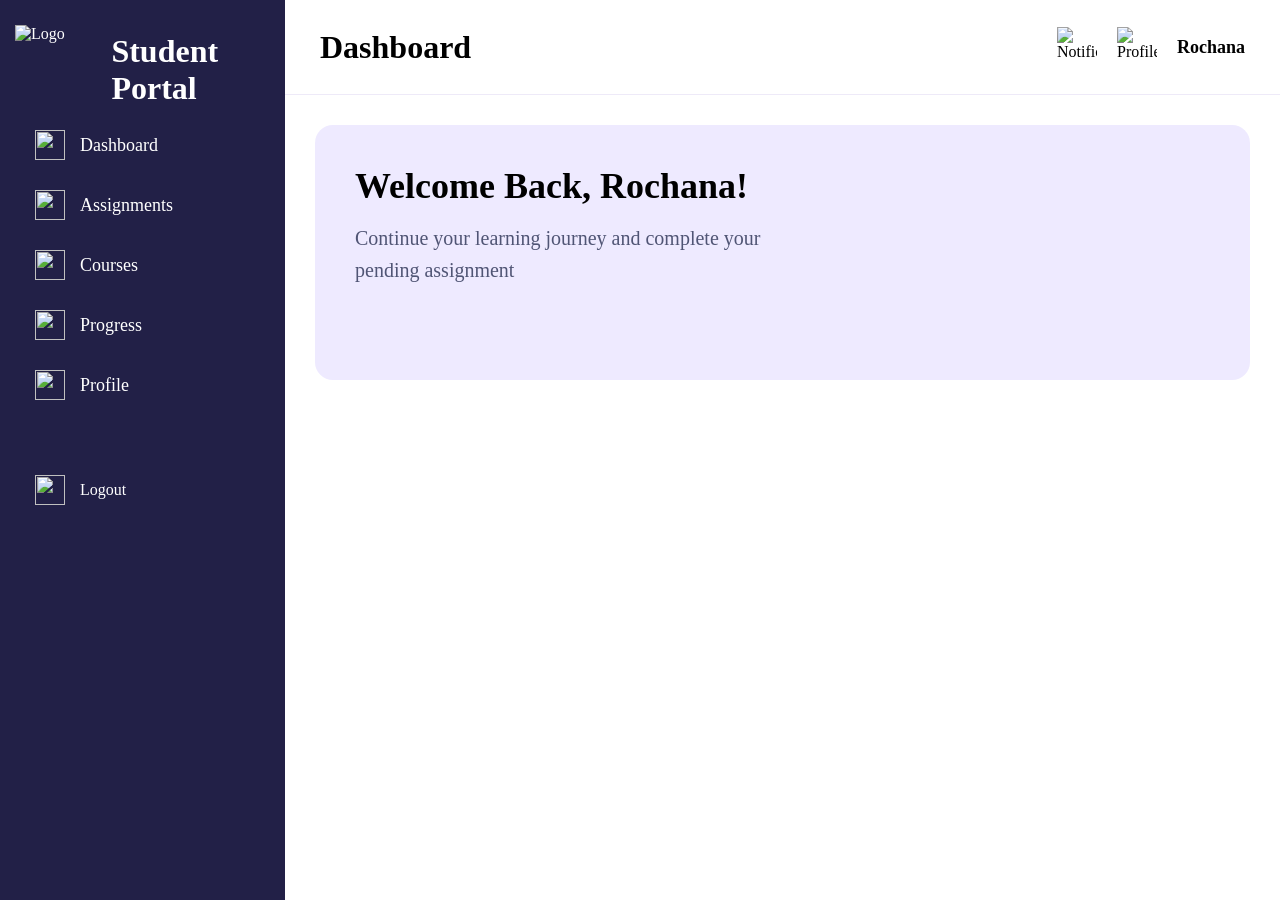
==== Task 2/index.html @ 45f29603 "created sidebar and navbar" ====
<!DOCTYPE html>
<html lang="en">

<head>
    <meta charset="UTF-8">
    <meta name="viewport" content="width=device-width, initial-scale=1.0">
    <title>Task2</title>
    <link rel="stylesheet" href="style.css">
</head>

<body>
    <div class="dashboard-container">
        <div class="sidebar">
            <div class="logo-section">
                <img class="logo" src="Assets/17.png" alt="Logo">
                <h1>Student Portal</h1>
            </div>

            <div class="nav-links">
                <ul>
                    <li>
                        <a>
                            <img src="Assets/13.png" alt=""> Dashboard
                        </a>
                    </li>
                    <li>
                        <a>
                            <img src="Assets/12.png" alt=""> Assignments
                        </a>
                    </li>
                    <li>
                        <a>
                            <img src="Assets/11.png" alt=""> Courses
                        </a>
                    </li>
                    <li>
                        <a>
                            <img src="Assets/10.png" alt=""> Progress
                        </a>
                    </li>
                    <li>
                        <a>
                            <img src="Assets/09.png" alt=""> Profile
                        </a>
                    </li>
                </ul>
            </div>

            <div class="logout-section">
                <ul>
                    <li>
                        <a>
                            <img src="Assets/08.png" alt=""> Logout
                        </a>
                    </li>
                </ul>
            </div>
        </div>



        <div class="main-container">
            <nav class="top-navbar">

                <h1>Dashboard</h1>

                <div class="profile-section">
                    <img src="Assets/16.png" alt="Notification">

                    <img src="Assets/15.png" alt="Profile">

                    <h2>Rochana</h2>
                </div>
            </nav>

            <div class="welcome-section">
                <h1>Welcome Back, Rochana!</h1>
                <p>Continue your learning journey and complete your <br>
                    pending assignment</p>
            </div>
        </div>
    </div>
</body>

</html>
---- Task 2/style.css ----
* {
    margin: 0;
    padding: 0;
    box-sizing: border-box;
}

.dashboard-container {
    display: flex;
    min-height: 100vh;
}


.sidebar {
    width: 285px;
    height: 100vh;
    background-color: #222047;
    color: white;
    padding: 25px 15px;
    
}

.main-container {
    flex: 1;
    min-width: 0;
}

.logo-section{
    display: flex;
    align-items: center;
    justify-content: space-between;
    gap: 25px;
}

.logo{
    object-fit: contain;
    width: 90px;
    height: 90px;
}

.nav-links ul{
    list-style: none;
}

.nav-links li a {
    display: flex;
    align-items: center;
    gap: 15px;
    padding: 15px 20px;
    text-decoration: none;
    color: white;
    font-size: 18px;
}
.nav-links img {
    width: 30px;
    height: 30px;
    object-fit: contain;
}

.logout-section ul{
list-style: none;
}

.logout-section a{
    display: flex;
    align-items: center;
    gap: 15px;
    padding: 60px 20px;
}

.logout-section img{
    width: 30px;
    height: 30px;
    object-fit: contain;
}


.top-navbar {
    height: 95px;
    display: flex;
    align-items: center;
    justify-content: space-between;
    padding: 0 35px;
    border-bottom: 1px solid #eeeaf8;
    flex: 1;
}

.top-navbar h1 {
    font-size: 32px;
}

.profile-section {
    display: flex;
    align-items: center;
    gap: 20px;
}

.profile-section img {
    width: 40px;
    height: 40px;
    object-fit: contain;
}

.profile-section h2 {
    font-size: 18px;
}

.welcome-section {
    margin: 30px;
    padding: 40px;
    min-height: 255px;
    background-color: #eeeaff;
    border-radius: 18px;
}

.welcome-section h1 {
    font-size: 36px;
    margin-bottom: 15px;
}

.welcome-section p {
    font-size: 20px;
    line-height: 1.6;
    color: #505575;
}
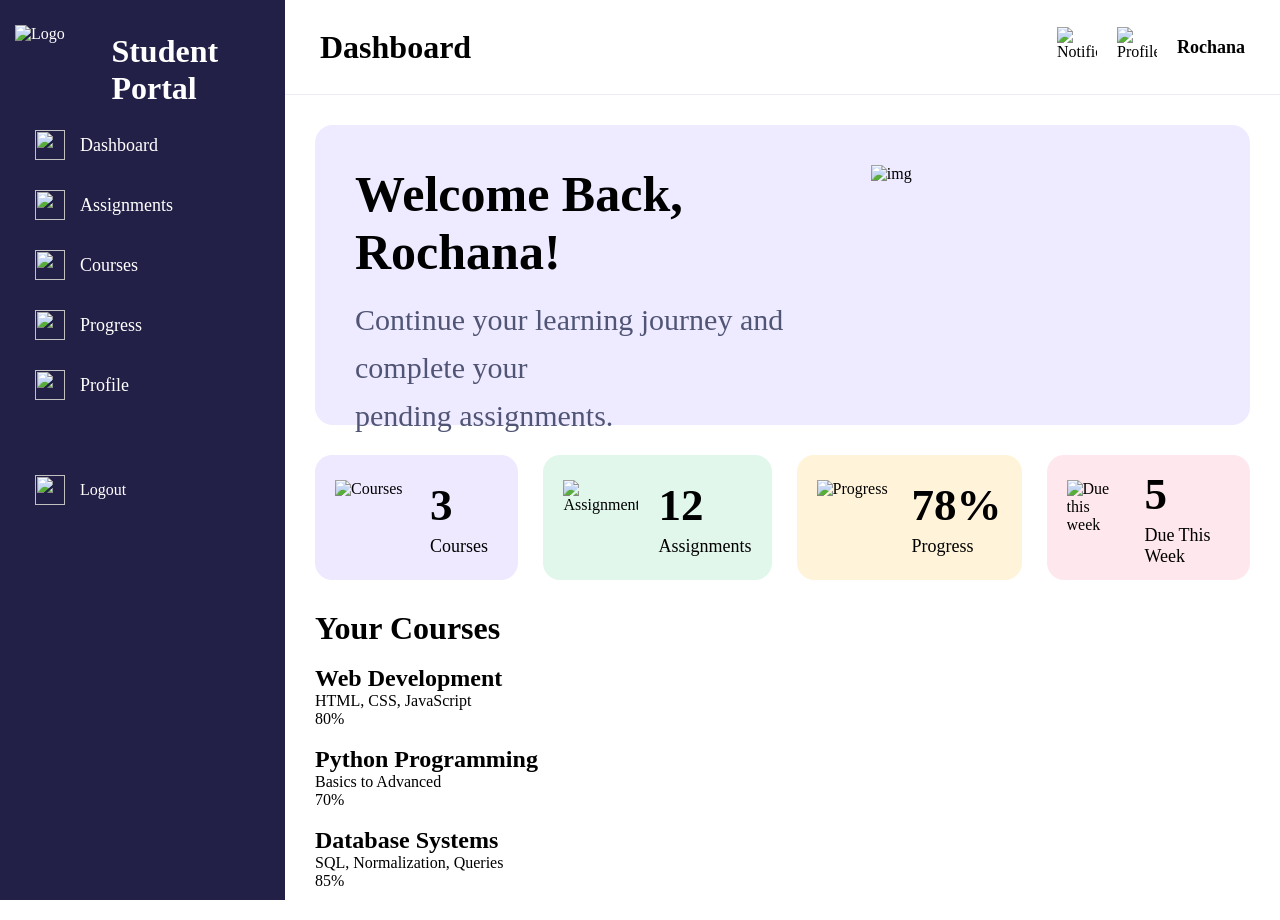
==== commit df0adcf7: "created welcome-section, stat-cards, stats-section" ====
--- a/Task 2/index.html
+++ b/Task 2/index.html
@@ -74,12 +74,103 @@
             </nav>
 
             <div class="welcome-section">
-                <h1>Welcome Back, Rochana!</h1>
-                <p>Continue your learning journey and complete your <br>
-                    pending assignment</p>
+                <div class="welcome-section-content">
+                    <h1>Welcome Back, Rochana!</h1>
+                    <p>Continue your learning journey and complete your <br>
+                        pending assignments. </p>
+                </div>
+                <img src="Assets/18.png" alt="img">
             </div>
-        </div>
-    </div>
+
+
+            <div class="cards">
+
+                <div class="stat-card card1">
+                    <img src="Assets/04.png" alt="Courses">
+                    <div class="card-content">
+                        <h1>3</h1>
+                        <h2>Courses</h2>
+                    </div>
+                </div>
+
+                <div class="stat-card card2">
+                    <img src="Assets/03.png" alt="Assignments">
+                    <div class="card-content">
+                        <h1>12</h1>
+                        <h2>Assignments</h2>
+                    </div>
+                </div>
+
+                <div class="stat-card card3">
+                    <img src="Assets/02.png" alt="Progress">
+                    <div class="card-content">
+                        <h1>78%</h1>
+                        <h2>Progress</h2>
+                    </div>
+                </div>
+
+                <div class="stat-card card4">
+                    <img src="Assets/01.png" alt="Due this week">
+                    <div class="card-content">
+                        <h1>5</h1>
+                        <h2>Due This Week</h2>
+                    </div>
+                </div>
+            </div>
+
+            <div class="stats-section">
+                <div class="section1">
+                    <h1>Your Courses</h1>
+
+                    <div class="course">
+                        <img src="" alt="">
+                        <div class="course-details">
+                            <h2>Web Development</h2>
+                            <p>HTML, CSS, JavaScript</p>
+                        </div>
+
+                        <div class="course-progress">
+                            <span>80%</span>
+                            <div class="progress-bar">
+                                <div style="width: 80%"></div>
+                            </div>
+                        </div>
+                    </div>
+
+
+                    <div class="course">
+                        <img src="" alt="">
+                        <div class="course-details">
+                            <h2>Python Programming</h2>
+                            <p>Basics to Advanced</p>
+                        </div>
+
+                        <div class="course-progress">
+                            <span>70%</span>
+                            <div class="progress-bar">
+                                <div style="width: 70%"></div>
+                            </div>
+                        </div>
+                    </div>
+
+                    <div class="course">
+                        <img src="" alt="">
+                        <div class="course-details">
+                            <h2>Database Systems</h2>
+                            <p>SQL, Normalization, Queries</p>
+                        </div>
+
+                        <div class="course-progress">
+                            <span>85%</span>
+                            <div class="progress-bar">
+                                <div style="width: 85%"></div>
+                            </div>
+                        </div>
+                    </div>
+
+                </div>
+            </div>
+
 </body>
 
 </html>
--- a/Task 2/style.css
+++ b/Task 2/style.css
@@ -106,20 +106,89 @@
 }
 
 .welcome-section {
+    display: flex;
+    justify-content: space-between;
     margin: 30px;
     padding: 40px;
-    min-height: 255px;
+    height: 300px;
     background-color: #eeeaff;
     border-radius: 18px;
 }
 
 .welcome-section h1 {
-    font-size: 36px;
+    font-size: 50px;
     margin-bottom: 15px;
 }
 
 .welcome-section p {
-    font-size: 20px;
+    font-size: 30px;
     line-height: 1.6;
     color: #505575;
 }
+
+.welcome-section img{
+    width: 400px;
+    height: auto;
+}
+
+.cards {
+    display: grid;
+    grid-template-columns: repeat(4, 1fr);
+    gap: 25px;
+    margin: 30px;
+}
+
+.stat-card {
+    height: 125px;
+    padding: 20px;
+    border-radius: 17px;
+
+    display: flex;
+    align-items: center;
+    gap: 20px;
+}
+
+.stat-card img {
+    width: 75px;
+    height: 75px;
+    object-fit: contain;
+}
+
+
+.card-content h1 {
+    font-size: 45px;
+    margin-bottom: 5px;
+}
+
+.card-content h2 {
+    font-size: 18px;
+    font-weight: normal;
+}
+
+.card1 {
+    background-color: #eee9ff;
+}
+
+.card2 {
+    background-color: #e1f7ec;
+}
+
+.card3 {
+    background-color: #fff4d9;
+}
+
+.card4 {
+    background-color: #ffe8ed;
+}
+
+.stats-section{
+    display: flex;
+    margin: 30px;
+}
+.section1{
+    border-color: #b9b7c0;
+}
+
+.section2{
+    border-color: #b9b7c0;
+}
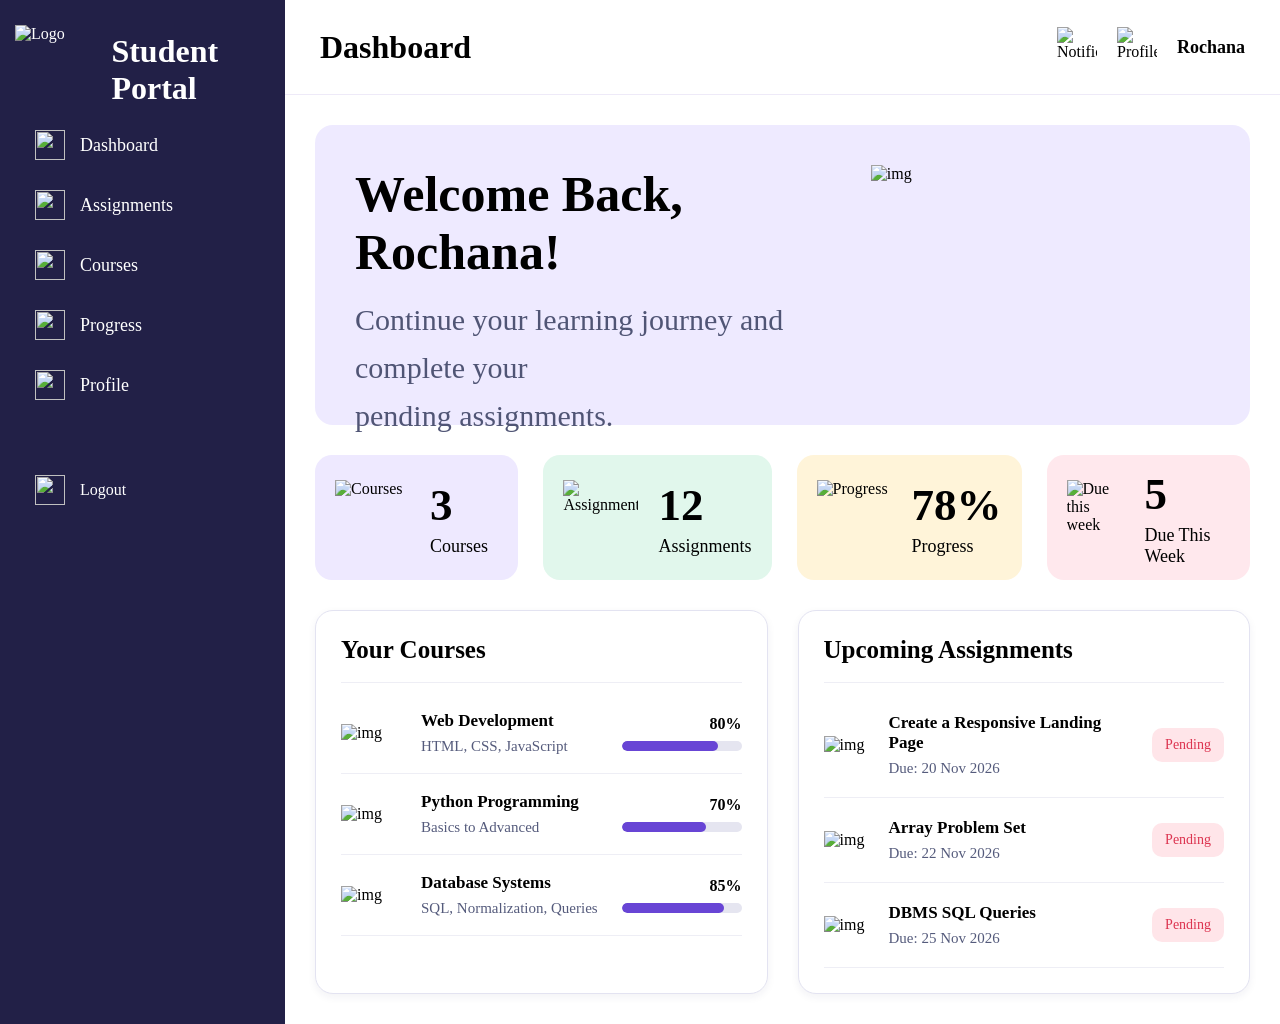
==== commit 579254fc: "task 2 completed" ====
--- a/Task 2/index.html
+++ b/Task 2/index.html
@@ -123,7 +123,7 @@
                     <h1>Your Courses</h1>
 
                     <div class="course">
-                        <img src="" alt="">
+                        <img src="Assets/07.png" alt="img">
                         <div class="course-details">
                             <h2>Web Development</h2>
                             <p>HTML, CSS, JavaScript</p>
@@ -139,7 +139,7 @@
 
 
                     <div class="course">
-                        <img src="" alt="">
+                        <img src="Assets/06.png" alt="img">
                         <div class="course-details">
                             <h2>Python Programming</h2>
                             <p>Basics to Advanced</p>
@@ -154,7 +154,7 @@
                     </div>
 
                     <div class="course">
-                        <img src="" alt="">
+                        <img src="Assets/05.png" alt="img">
                         <div class="course-details">
                             <h2>Database Systems</h2>
                             <p>SQL, Normalization, Queries</p>
@@ -169,7 +169,39 @@
                     </div>
 
                 </div>
-            </div>
+                <div class="section2">
+                    <h1>Upcoming Assignments</h1>
+
+                    <div class="assignment">
+                        <img src="Assets/14.png" alt="img">
+                        <div class="assignment-details">
+                            <h2>Create a Responsive Landing Page</h2>
+                            <p>Due: 20 Nov 2026</p>
+                        </div>
+                        <span class="status">Pending</span>
+                    </div>
+
+                    <div class="assignment">
+                        <img src="Assets/14.png" alt="img">
+                        <div class="assignment-details">
+                            <h2>Array Problem Set</h2>
+                            <p>Due: 22 Nov 2026</p>
+                        </div>
+                        <span class="status">Pending</span>
+                    </div>
+
+                    <div class="assignment">
+                        <img src="Assets/14.png" alt="img">
+                        <div class="assignment-details">
+                            <h2>DBMS SQL Queries</h2>
+                            <p>Due: 25 Nov 2026</p>
+                        </div>
+                        <span class="status">Pending</span>
+                    </div>
+
+                </div>
+            </div>
+        </div>
 
 </body>
 
--- a/Task 2/style.css
+++ b/Task 2/style.css
@@ -13,11 +13,11 @@
 
 .sidebar {
     width: 285px;
-    height: 100vh;
+    min-height: 100vh;
     background-color: #222047;
     color: white;
     padding: 25px 15px;
-    
+    flex-shrink: 0;
 }
 
 .main-container {
@@ -191,4 +191,122 @@
 
 .section2{
     border-color: #b9b7c0;
-}+}
+
+
+
+.stats-section {
+    display: flex;
+    gap: 30px;
+    margin: 30px;
+}
+
+.section1,
+.section2 {
+    flex: 1;
+    min-width: 0;
+    padding: 25px;
+    border: 1px solid #e3e3f1;
+    border-radius: 18px;
+    background-color: white;
+    box-shadow: 0 3px 8px rgba(30, 30, 80, 0.06);
+}
+
+.section1 h1,
+.section2 h1 {
+    font-size: 25px;
+    padding-bottom: 18px;
+    border-bottom: 1px solid #eeeeF5;
+    margin-bottom: 10px;
+}
+
+
+.course {
+    display: flex;
+    align-items: center;
+    gap: 15px;
+    padding: 18px 0;
+    border-bottom: 1px solid #eeeeF5;
+}
+
+.course img{
+    width: 65px;
+    height: auto;
+}
+
+.course-details {
+    flex: 1;
+    min-width: 0;
+}
+
+.course-details h2 {
+    font-size: 17px;
+    margin-bottom: 7px;
+}
+
+.course-details p {
+    color: #555b7c;
+    font-size: 15px;
+}
+
+.course-progress {
+    width: 120px;
+    flex-shrink: 0;
+    text-align: right;
+}
+
+.course-progress span {
+    display: block;
+    margin-bottom: 8px;
+    font-weight: bold;
+}
+
+.progress-bar {
+    height: 10px;
+    background-color: #e5e5f0;
+    border-radius: 20px;
+    overflow: hidden;
+}
+
+.progress-bar div {
+    height: 100%;
+    background-color: #6845d5;
+    border-radius: 20px;
+}
+
+
+.assignment {
+    display: flex;
+    align-items: center;
+    gap: 15px;
+    padding: 20px 0;
+    border-bottom: 1px solid #eeeeF5;
+}
+
+.assignment img{
+    width: 50px;
+    height: auto;
+}
+
+.assignment-details {
+    flex: 1;
+    min-width: 0;
+}
+
+.assignment-details h2 {
+    font-size: 17px;
+    margin-bottom: 7px;
+}
+
+.assignment-details p {
+    font-size: 15px;
+    color: #555b7c;
+}
+
+.status {
+    background-color: #ffe5e9;
+    color: #dc3450;
+    padding: 9px 13px;
+    border-radius: 10px;
+    font-size: 14px;
+}
